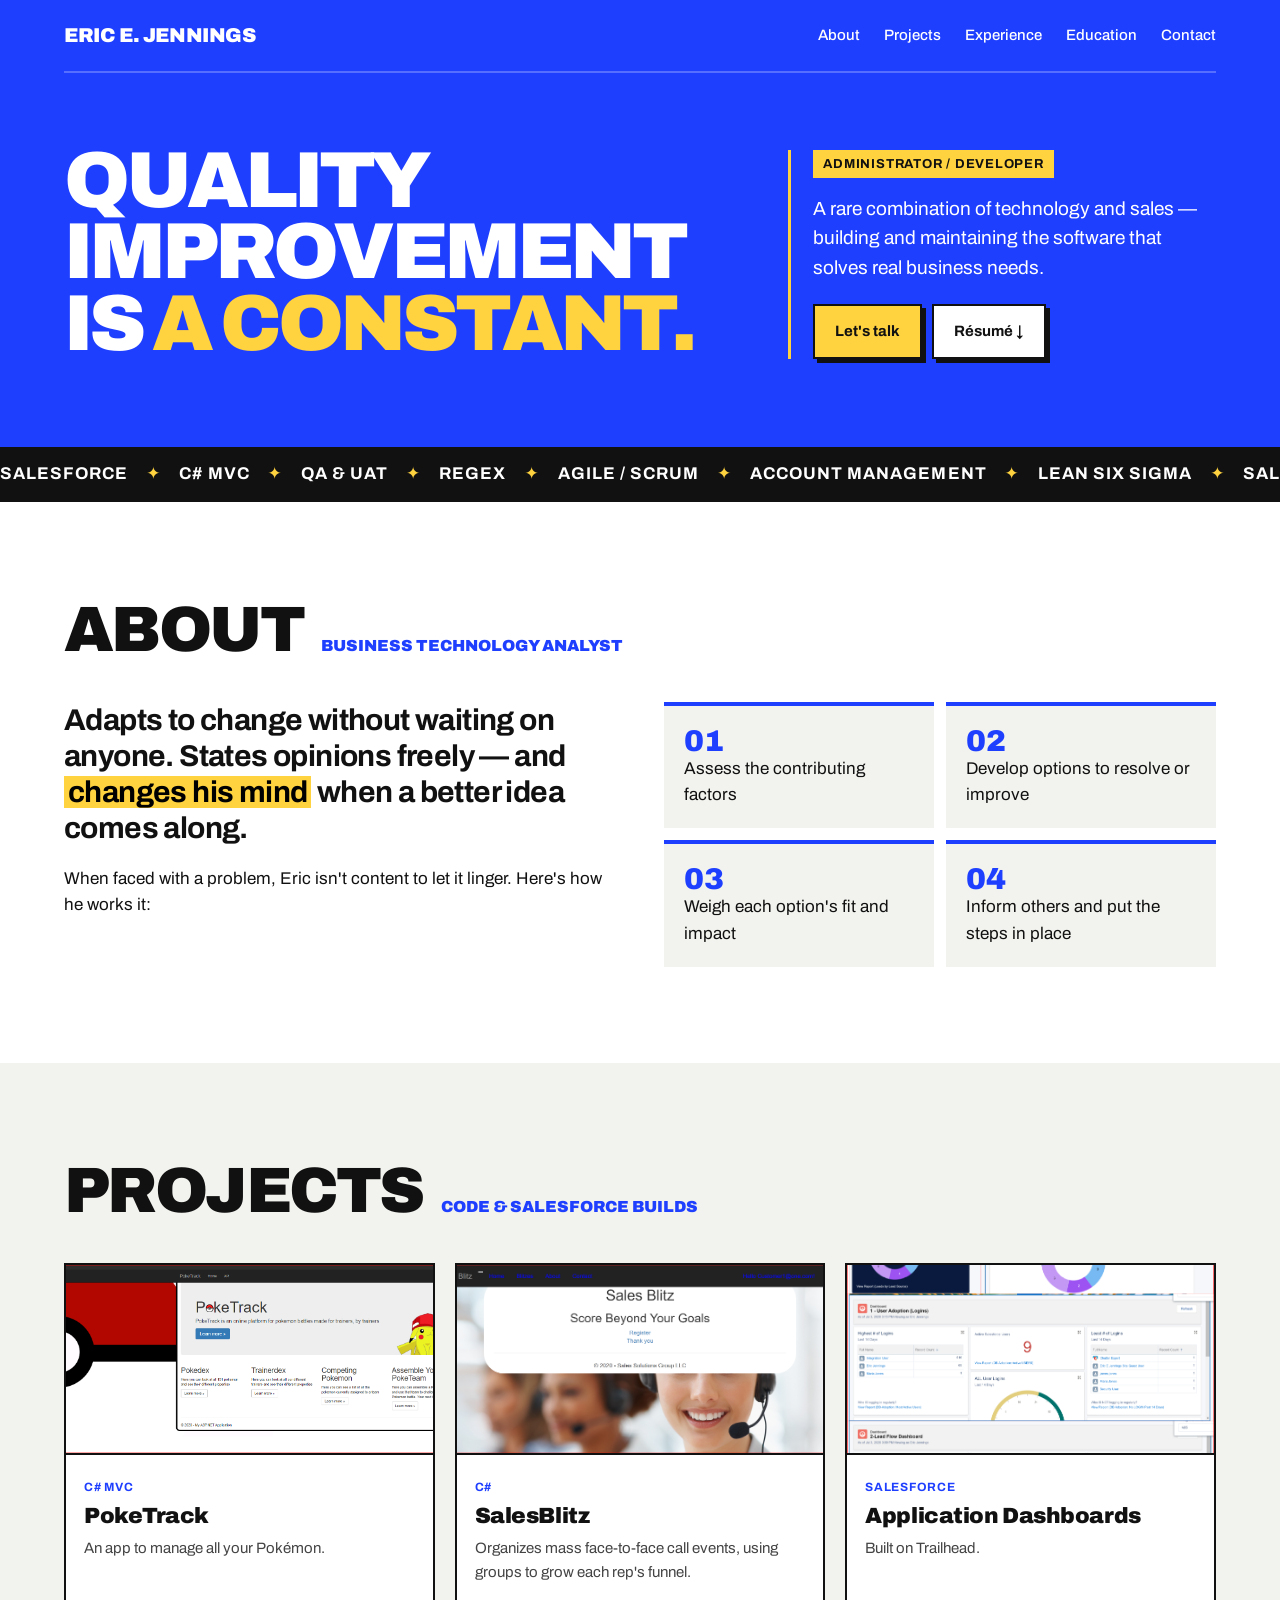
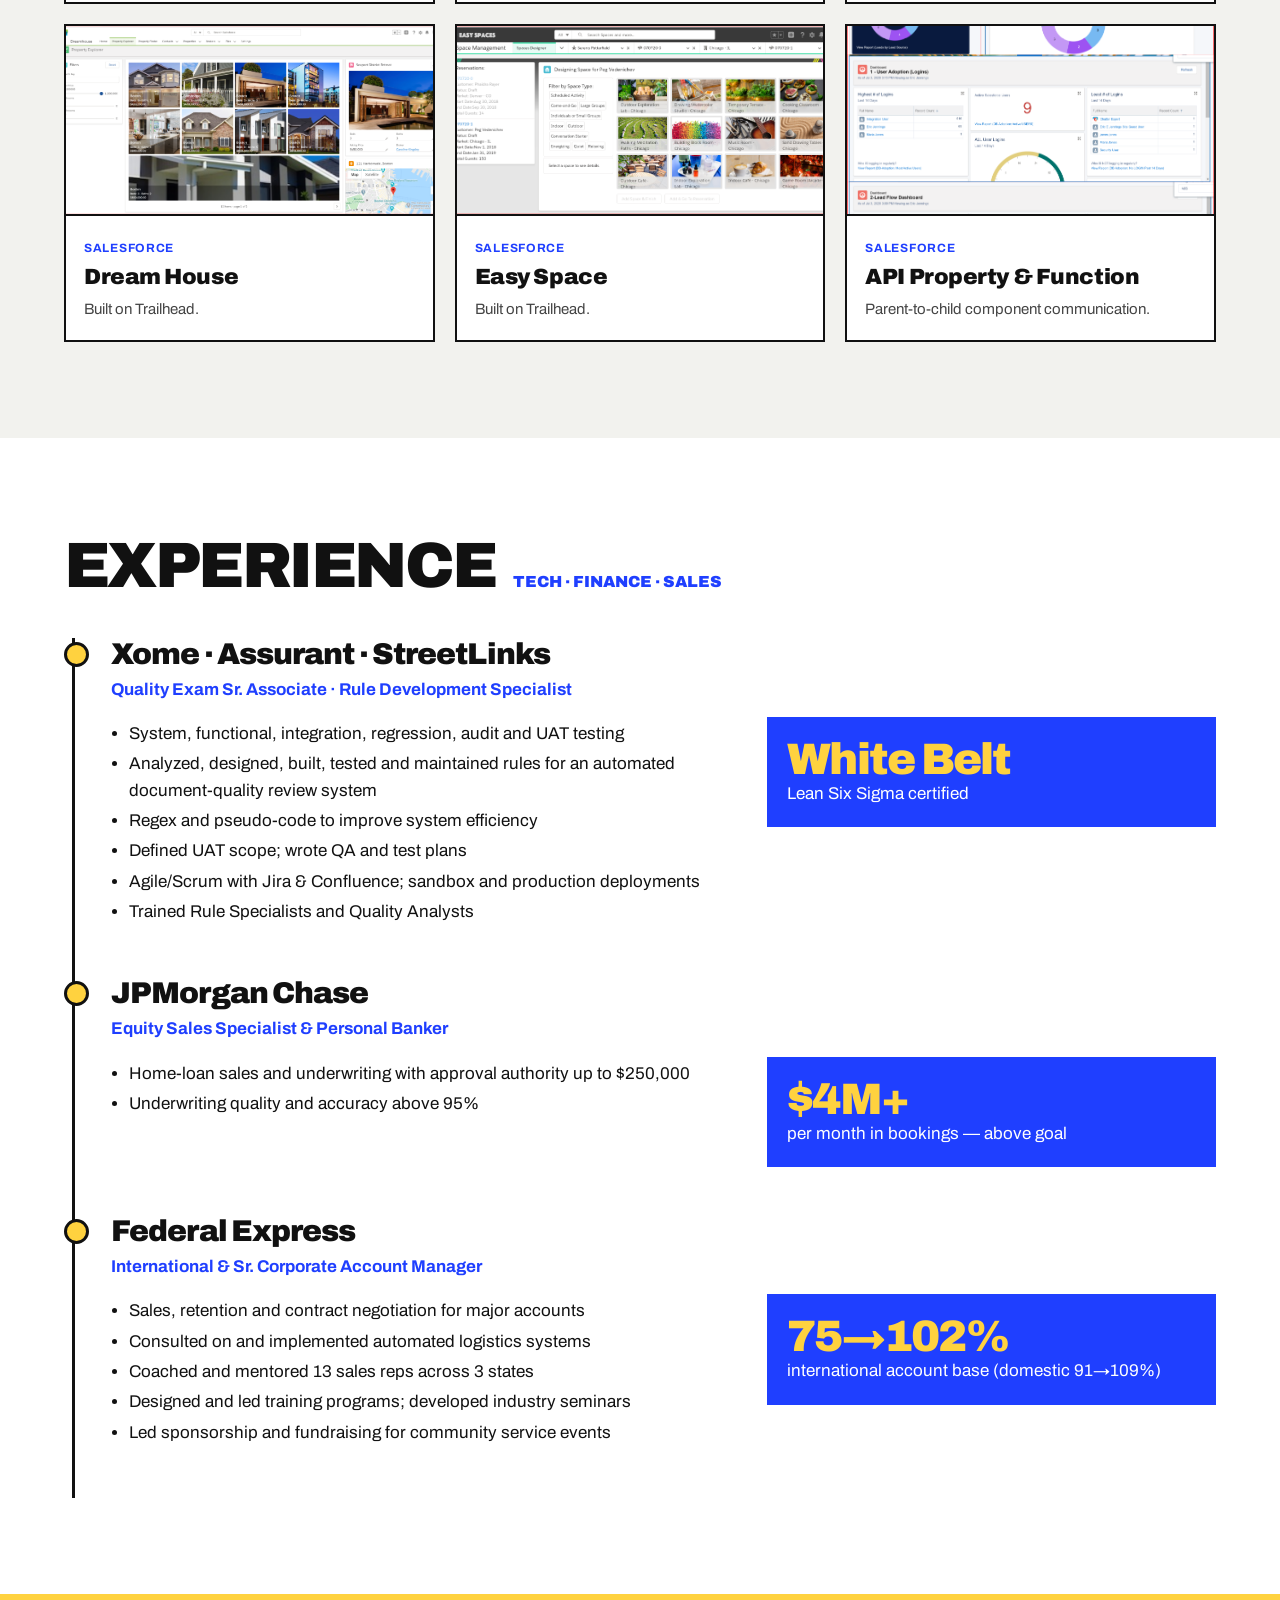
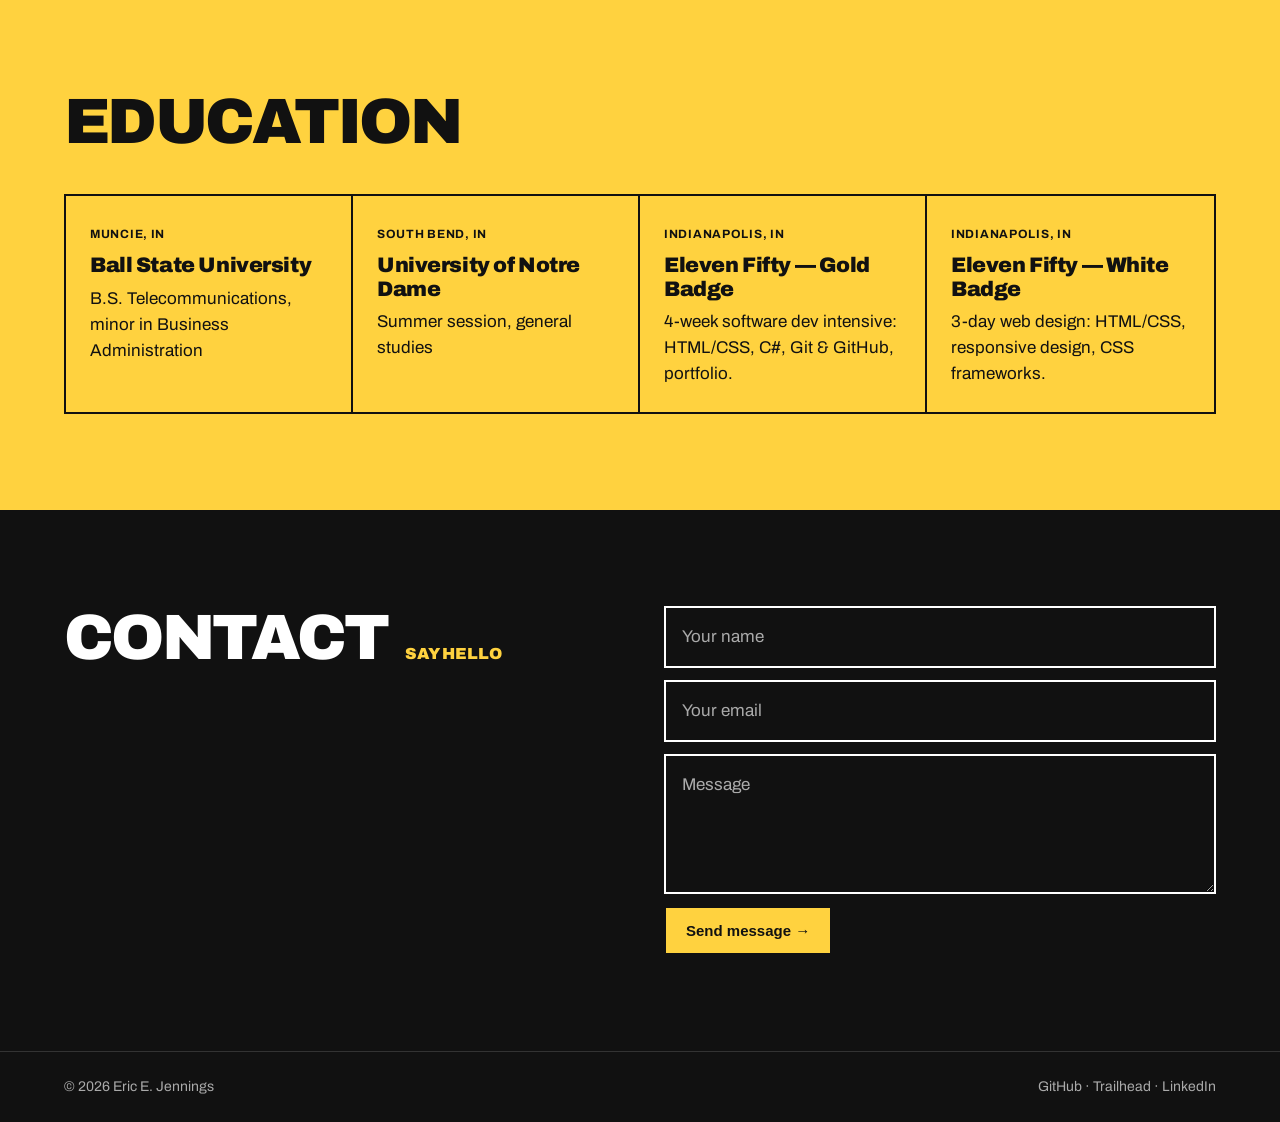
==== index-bold.html @ a51f492a "Add three alternate page styles (editorial, dark, bold)" ====
<!doctype html>
<html lang="en">
<head>
<meta charset="utf-8">
<meta name="viewport" content="width=device-width, initial-scale=1">
<title>Eric E. Jennings — Technology × Sales</title>
<link rel="preconnect" href="https://fonts.googleapis.com">
<link href="https://fonts.googleapis.com/css2?family=Archivo:wght@400;500;700;900&display=swap" rel="stylesheet">
<style>
:root{--blue:#1f3fff;--yellow:#ffd23f;--pink:#ff6b9a;--ink:#111;--white:#fff;--soft:#f2f2ee}
*{box-sizing:border-box;margin:0;padding:0}
body{font:400 17px/1.55 Archivo,system-ui,sans-serif;color:var(--ink);background:var(--white)}
a{color:inherit;text-decoration:none}
.wrap{max-width:1200px;margin:0 auto;padding:0 24px}
header{background:var(--blue);color:var(--white)}
.top{display:flex;justify-content:space-between;align-items:center;padding:20px 0;border-bottom:2px solid rgba(255,255,255,.25)}
.top b{font-weight:900;font-size:20px;letter-spacing:-.02em}
.top nav a{font-weight:500;font-size:15px;margin-left:24px}
.top nav a:hover{color:var(--yellow)}
.hero{display:grid;grid-template-columns:1.6fr 1fr;gap:40px;padding:72px 0 88px;align-items:end}
h1{font-weight:900;font-size:clamp(32px,6.2vw,84px);line-height:.9;letter-spacing:-.05em;text-transform:uppercase}
h1 .y{color:var(--yellow)}
.hero aside{border-left:3px solid var(--yellow);padding-left:22px}
.hero aside .tag{display:inline-block;background:var(--yellow);color:var(--ink);font-weight:700;font-size:13px;padding:4px 10px;text-transform:uppercase;letter-spacing:.06em;margin-bottom:16px}
.hero aside p{font-size:19px}
.btns{display:flex;gap:10px;margin-top:22px;flex-wrap:wrap}
.btn{font-weight:700;padding:14px 20px;border:2px solid var(--ink);background:var(--yellow);color:var(--ink);box-shadow:4px 4px 0 var(--ink);transition:.15s;display:inline-block;cursor:pointer;font-size:15px}
.btn:hover{transform:translate(-2px,-2px);box-shadow:6px 6px 0 var(--ink)}
.btn.w{background:var(--white)}
.marquee{background:var(--ink);color:var(--white);overflow:hidden;white-space:nowrap;padding:14px 0;font-weight:700;text-transform:uppercase;letter-spacing:.06em}
.marquee span{display:inline-block;animation:m 28s linear infinite}
.marquee i{color:var(--yellow);font-style:normal;margin:0 18px}
@keyframes m{to{transform:translateX(-50%)}}
@media(prefers-reduced-motion:reduce){.marquee span{animation:none}}
section{padding:96px 0}
.label{font-weight:900;font-size:clamp(36px,5vw,64px);letter-spacing:-.04em;line-height:1;text-transform:uppercase;margin-bottom:40px;display:flex;gap:18px;align-items:baseline}
.label small{font-size:16px;color:var(--blue);letter-spacing:0}
.about{display:grid;grid-template-columns:1fr 1fr;gap:48px}
.about .q{font-size:30px;font-weight:700;line-height:1.2;letter-spacing:-.02em}
.about .q mark{background:var(--yellow);padding:0 4px}
.steps{display:grid;grid-template-columns:1fr 1fr;gap:12px}
.step{background:var(--soft);padding:20px;border-top:4px solid var(--blue)}
.step b{display:block;font-size:30px;font-weight:900;color:var(--blue);line-height:1}
.projects{background:var(--soft)}
.pgrid{display:grid;grid-template-columns:repeat(3,1fr);gap:20px}
.p{background:var(--white);border:2px solid var(--ink);transition:.15s;display:block}
.p:hover{transform:translate(-3px,-3px);box-shadow:6px 6px 0 var(--blue)}
.p img{width:100%;height:190px;object-fit:cover;border-bottom:2px solid var(--ink);display:block}
.p div{padding:18px}
.p h3{font-size:22px;font-weight:900;letter-spacing:-.02em}
.p .t{font-size:12px;font-weight:700;text-transform:uppercase;letter-spacing:.06em;color:var(--blue)}
.p p{font-size:15px;color:#444;margin-top:4px}
.tl{border-left:3px solid var(--ink);margin-left:8px}
.job{padding:0 0 48px 36px;position:relative}
.job:before{content:"";position:absolute;left:-11px;top:4px;width:19px;height:19px;background:var(--yellow);border:3px solid var(--ink);border-radius:50%}
.job h3{font-size:30px;font-weight:900;letter-spacing:-.03em;line-height:1.1}
.job .role{font-weight:700;color:var(--blue);margin:6px 0 14px}
.job .body{display:grid;grid-template-columns:1.4fr 1fr;gap:28px}
.job ul{padding-left:18px}.job li{margin:4px 0}
.big{background:var(--blue);color:var(--white);padding:20px;align-self:start}
.big b{display:block;font-size:44px;font-weight:900;letter-spacing:-.04em;line-height:1;color:var(--yellow)}
.edu{background:var(--yellow)}
.egrid{display:grid;grid-template-columns:repeat(4,1fr);gap:0;border:2px solid var(--ink)}
.e{padding:24px;border-right:2px solid var(--ink);background:var(--yellow)}
.e:last-child{border-right:0}
.e .loc{font-size:12px;font-weight:700;text-transform:uppercase;letter-spacing:.06em}
.e h3{font-size:21px;font-weight:900;line-height:1.1;margin:8px 0;letter-spacing:-.02em}
.contact{background:var(--ink);color:var(--white)}
.cgrid{display:grid;grid-template-columns:1fr 1fr;gap:48px;align-items:start}
.contact .label{color:var(--white)}.contact .label small{color:var(--yellow)}
form{display:grid;gap:12px}
input,textarea{font:inherit;padding:16px;border:2px solid var(--white);background:transparent;color:var(--white);outline:none}
input::placeholder,textarea::placeholder{color:#aaa}
input:focus,textarea:focus{border-color:var(--yellow)}
textarea{min-height:140px;resize:vertical}
footer{background:var(--ink);color:#aaa;border-top:1px solid #333;padding:24px 0;font-size:14px}
footer .wrap{display:flex;justify-content:space-between;flex-wrap:wrap;gap:10px}
footer a:hover{color:var(--yellow)}
@media(max-width:900px){.hero,.about,.cgrid,.job .body{grid-template-columns:1fr}.pgrid{grid-template-columns:1fr 1fr}.egrid{grid-template-columns:1fr 1fr}.e:nth-child(2){border-right:0}.e:nth-child(-n+2){border-bottom:2px solid var(--ink)}.top nav{display:none}}
@media(max-width:600px){.pgrid,.egrid,.steps{grid-template-columns:1fr}.e{border-right:0;border-bottom:2px solid var(--ink)}.e:last-child{border-bottom:0}section{padding:64px 0}}
</style>
</head>
<body>
<header>
  <div class="wrap">
    <div class="top"><b>ERIC E. JENNINGS</b><nav><a href="#about">About</a><a href="#projects">Projects</a><a href="#experience">Experience</a><a href="#education">Education</a><a href="#contact">Contact</a></nav></div>
    <div class="hero">
      <h1>Quality improvement is <span class="y">a constant.</span></h1>
      <aside>
        <span class="tag">Administrator / Developer</span>
        <p>A rare combination of technology and sales — building and maintaining the software that solves real business needs.</p>
        <div class="btns"><a class="btn" href="#contact">Let's talk</a><a class="btn w" href="https://ejennin.github.io/EJPage/EJbTr.pdf">Résumé ↓</a></div>
      </aside>
    </div>
  </div>
</header>
<div class="marquee"><span>Salesforce<i>✦</i>C# MVC<i>✦</i>QA &amp; UAT<i>✦</i>Regex<i>✦</i>Agile / Scrum<i>✦</i>Account Management<i>✦</i>Lean Six Sigma<i>✦</i>Salesforce<i>✦</i>C# MVC<i>✦</i>QA &amp; UAT<i>✦</i>Regex<i>✦</i>Agile / Scrum<i>✦</i>Account Management<i>✦</i>Lean Six Sigma<i>✦</i></span></div>

<section id="about"><div class="wrap">
  <div class="label">About <small>Business Technology Analyst</small></div>
  <div class="about">
    <div>
      <p class="q">Adapts to change without waiting on anyone. States opinions freely — and <mark>changes his mind</mark> when a better idea comes along.</p>
      <p style="margin-top:20px">When faced with a problem, Eric isn't content to let it linger. Here's how he works it:</p>
    </div>
    <div class="steps">
      <div class="step"><b>01</b>Assess the contributing factors</div>
      <div class="step"><b>02</b>Develop options to resolve or improve</div>
      <div class="step"><b>03</b>Weigh each option's fit and impact</div>
      <div class="step"><b>04</b>Inform others and put the steps in place</div>
    </div>
  </div>
</div></section>

<section id="projects" class="projects"><div class="wrap">
  <div class="label">Projects <small>Code &amp; Salesforce builds</small></div>
  <div class="pgrid">
    <a class="p" href="https://github.com/Ejennin/BlueBadgeProject-1"><img src="https://ejennin.github.io/EJPage/PokeTrack.PNG" alt=""><div><span class="t">C# MVC</span><h3>PokeTrack</h3><p>An app to manage all your Pokémon.</p></div></a>
    <a class="p" href="https://github.com/Ejennin/SalesBlitz"><img src="https://ejennin.github.io/EJPage/SalesBlitz.png" alt=""><div><span class="t">C#</span><h3>SalesBlitz</h3><p>Organizes mass face-to-face call events, using groups to grow each rep's funnel.</p></div></a>
    <a class="p" href="https://trailblazer.me/id/ejennings7"><img src="https://ejennin.github.io/EJPage/SalesForce.png" alt=""><div><span class="t">Salesforce</span><h3>Application Dashboards</h3><p>Built on Trailhead.</p></div></a>
    <a class="p" href="https://trailblazer.me/id/ejennings7"><img src="https://ejennin.github.io/EJPage/Dreamhouse.png" alt=""><div><span class="t">Salesforce</span><h3>Dream House</h3><p>Built on Trailhead.</p></div></a>
    <a class="p" href="https://trailblazer.me/id/ejennings7"><img src="https://ejennin.github.io/EJPage/Easy%20Space.png" alt=""><div><span class="t">Salesforce</span><h3>Easy Space</h3><p>Built on Trailhead.</p></div></a>
    <a class="p" href="https://trailblazer.me/id/ejennings7"><img src="https://ejennin.github.io/EJPage/SalesForce.png" alt=""><div><span class="t">Salesforce</span><h3>API Property &amp; Function</h3><p>Parent-to-child component communication.</p></div></a>
  </div>
</div></section>

<section id="experience"><div class="wrap">
  <div class="label">Experience <small>Tech · Finance · Sales</small></div>
  <div class="tl">
    <div class="job"><h3>Xome · Assurant · StreetLinks</h3><div class="role">Quality Exam Sr. Associate · Rule Development Specialist</div>
      <div class="body"><ul><li>System, functional, integration, regression, audit and UAT testing</li><li>Analyzed, designed, built, tested and maintained rules for an automated document-quality review system</li><li>Regex and pseudo-code to improve system efficiency</li><li>Defined UAT scope; wrote QA and test plans</li><li>Agile/Scrum with Jira &amp; Confluence; sandbox and production deployments</li><li>Trained Rule Specialists and Quality Analysts</li></ul>
      <div class="big"><b>White Belt</b>Lean Six Sigma certified</div></div></div>
    <div class="job"><h3>JPMorgan Chase</h3><div class="role">Equity Sales Specialist &amp; Personal Banker</div>
      <div class="body"><ul><li>Home-loan sales and underwriting with approval authority up to $250,000</li><li>Underwriting quality and accuracy above 95%</li></ul>
      <div class="big"><b>$4M+</b>per month in bookings — above goal</div></div></div>
    <div class="job"><h3>Federal Express</h3><div class="role">International &amp; Sr. Corporate Account Manager</div>
      <div class="body"><ul><li>Sales, retention and contract negotiation for major accounts</li><li>Consulted on and implemented automated logistics systems</li><li>Coached and mentored 13 sales reps across 3 states</li><li>Designed and led training programs; developed industry seminars</li><li>Led sponsorship and fundraising for community service events</li></ul>
      <div class="big"><b>75→102%</b>international account base (domestic 91→109%)</div></div></div>
  </div>
</div></section>

<section id="education" class="edu"><div class="wrap">
  <div class="label">Education</div>
  <div class="egrid">
    <div class="e"><span class="loc">Muncie, IN</span><h3>Ball State University</h3><p>B.S. Telecommunications, minor in Business Administration</p></div>
    <div class="e"><span class="loc">South Bend, IN</span><h3>University of Notre Dame</h3><p>Summer session, general studies</p></div>
    <div class="e"><span class="loc">Indianapolis, IN</span><h3>Eleven Fifty — Gold Badge</h3><p>4-week software dev intensive: HTML/CSS, C#, Git &amp; GitHub, portfolio.</p></div>
    <div class="e"><span class="loc">Indianapolis, IN</span><h3>Eleven Fifty — White Badge</h3><p>3-day web design: HTML/CSS, responsive design, CSS frameworks.</p></div>
  </div>
</div></section>

<section id="contact" class="contact"><div class="wrap cgrid">
  <div class="label">Contact <small>Say hello</small></div>
  <form action="https://formspree.io/xaypqeeg" method="POST">
    <input name="name" placeholder="Your name" required>
    <input type="email" name="email" placeholder="Your email" required>
    <textarea name="message" placeholder="Message" required></textarea>
    <button class="btn" type="submit" style="justify-self:start">Send message →</button>
  </form>
</div></section>
<footer><div class="wrap"><span>© 2026 Eric E. Jennings</span><span><a href="https://github.com/Ejennin">GitHub</a> · <a href="https://trailblazer.me/id/ejennings7">Trailhead</a> · <a href="https://www.linkedin.com/in/eric-e-jennings">LinkedIn</a></span></div></footer>
</body>
</html>
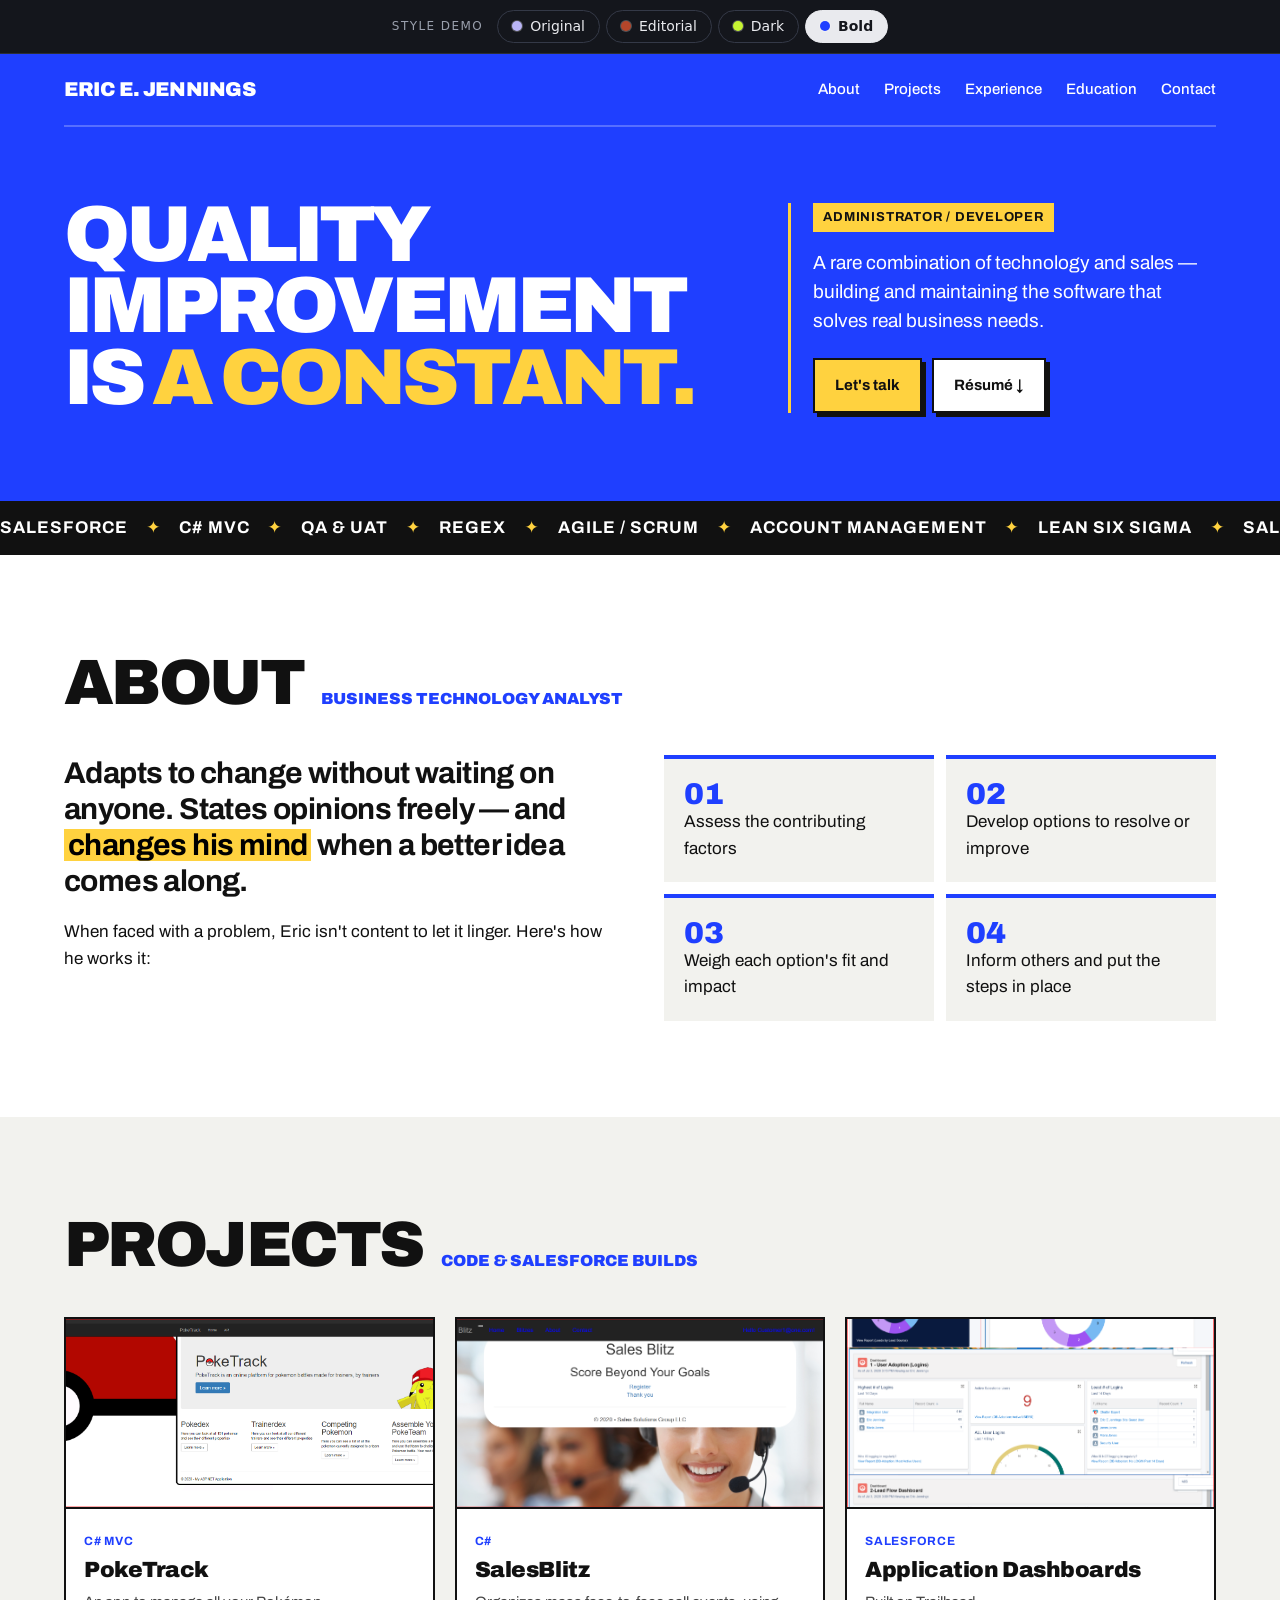
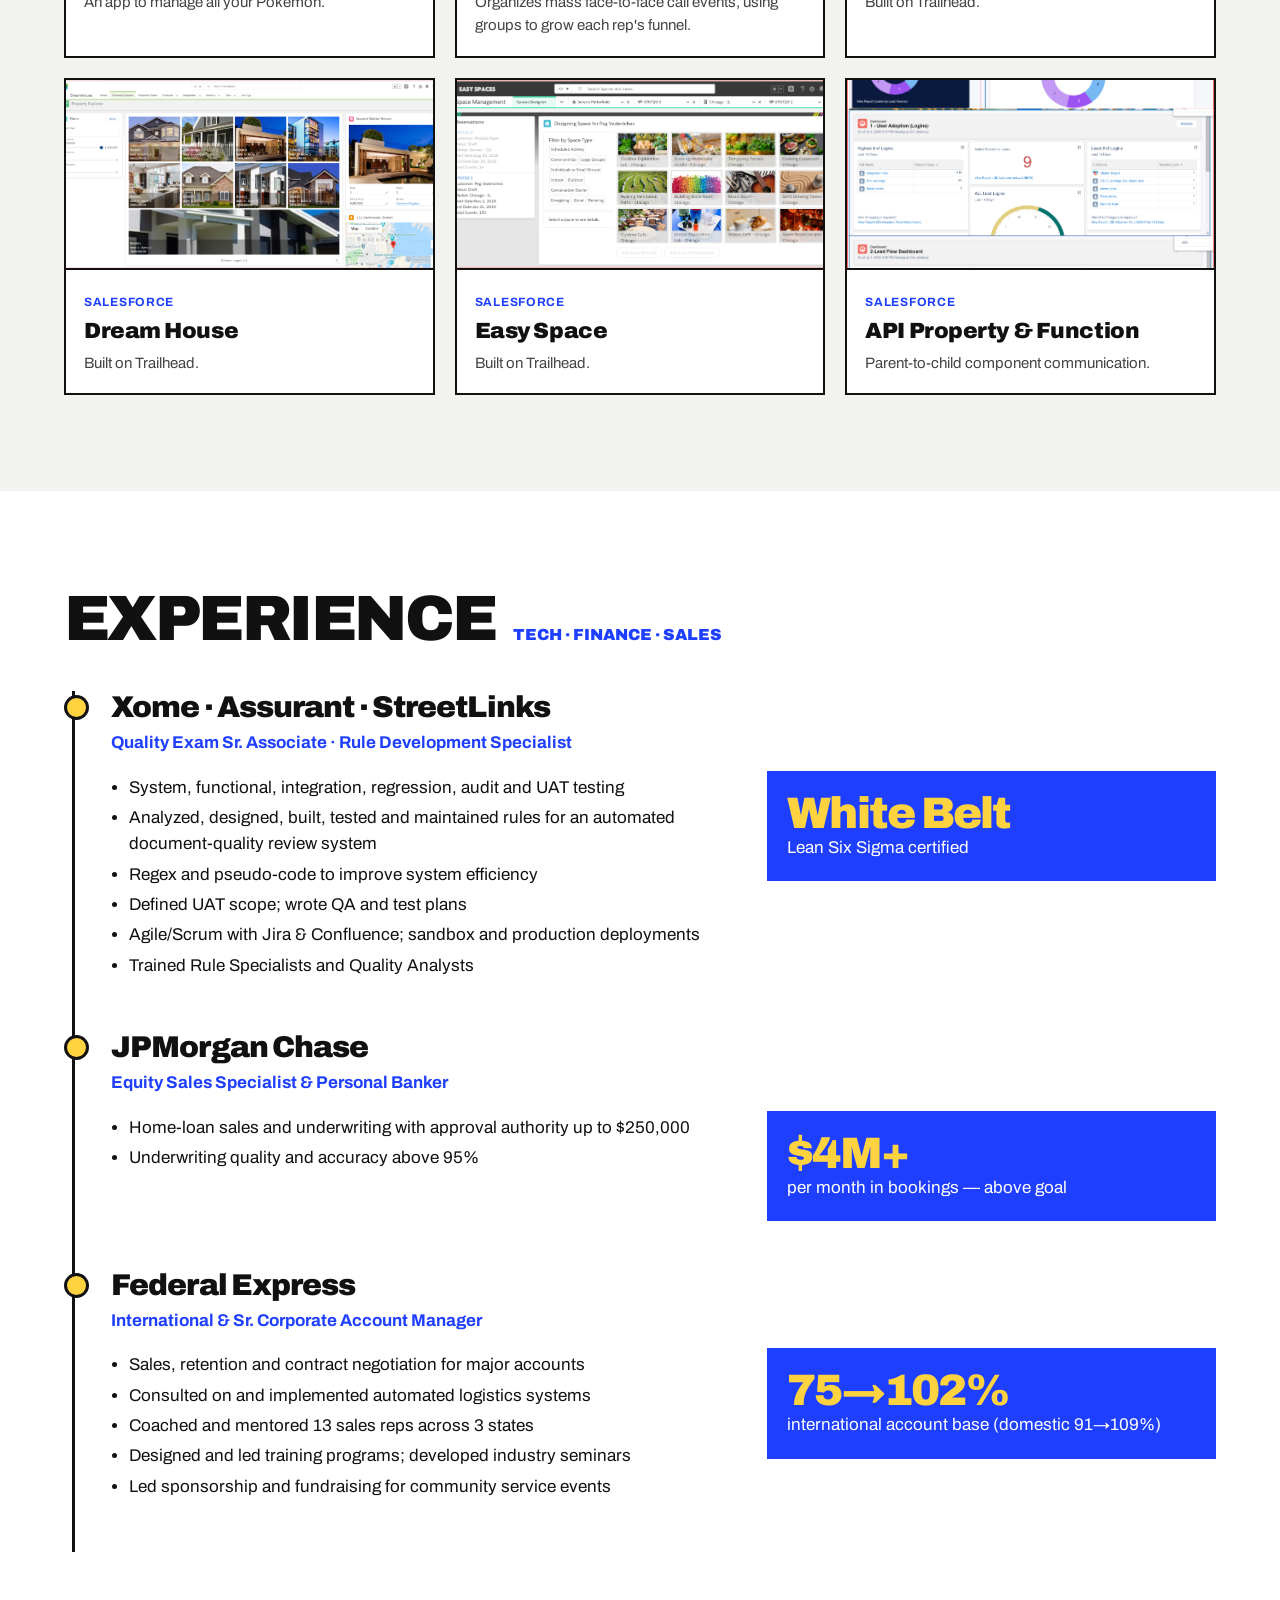
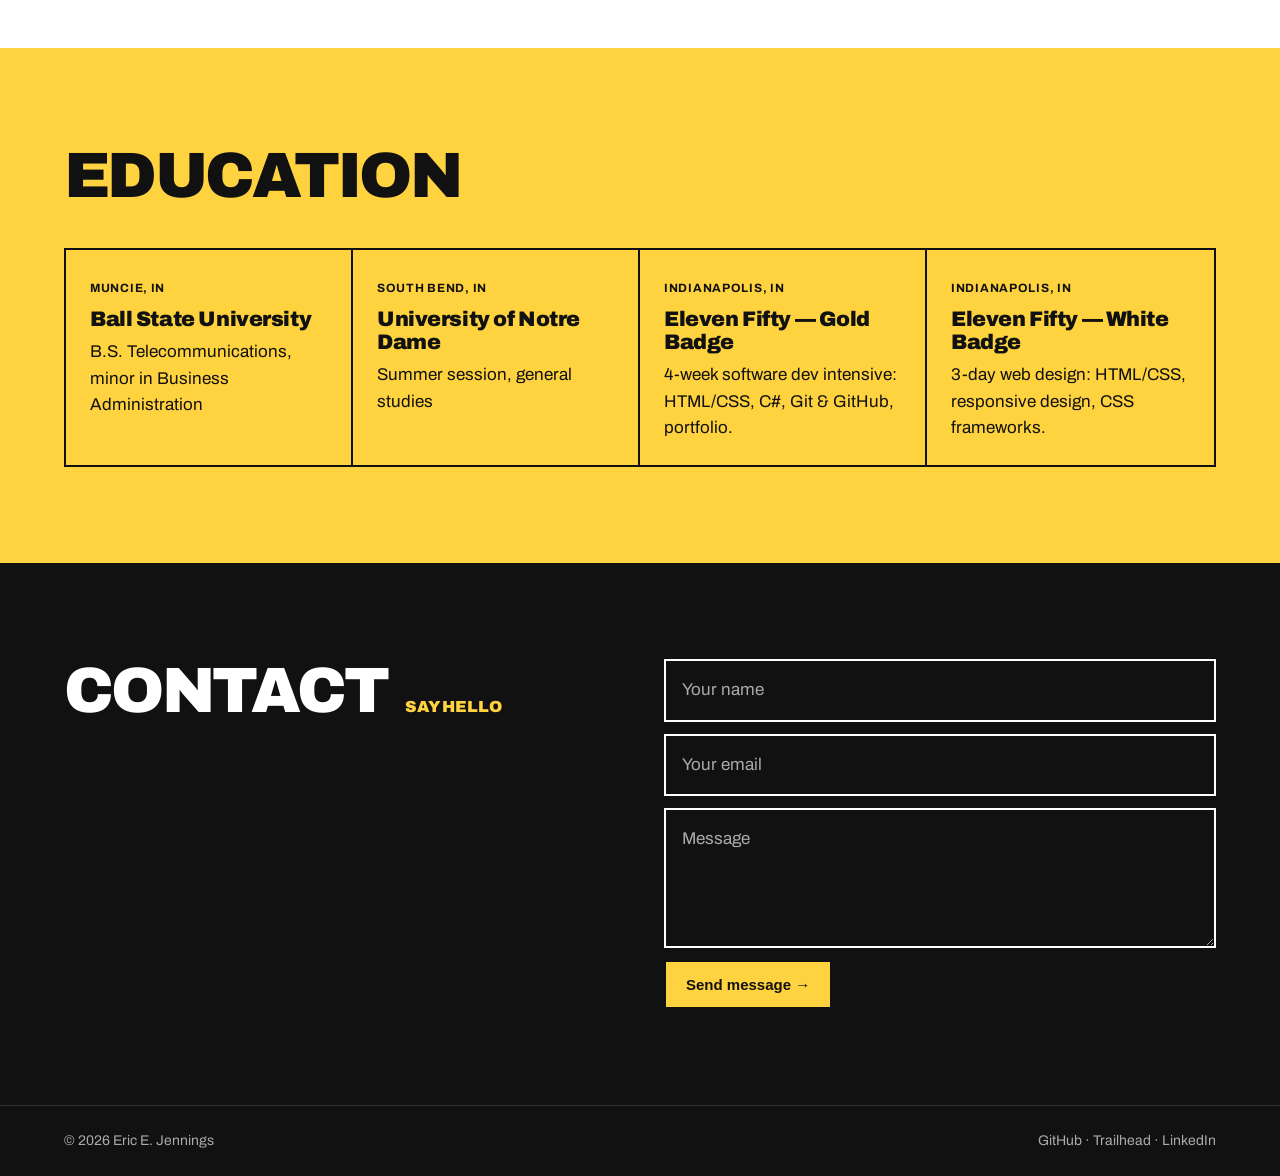
==== commit cefd96ee: "Add style demo switcher to original and all 3 alternate pages" ====
--- a/index-bold.html
+++ b/index-bold.html
@@ -79,6 +79,7 @@
 @media(max-width:900px){.hero,.about,.cgrid,.job .body{grid-template-columns:1fr}.pgrid{grid-template-columns:1fr 1fr}.egrid{grid-template-columns:1fr 1fr}.e:nth-child(2){border-right:0}.e:nth-child(-n+2){border-bottom:2px solid var(--ink)}.top nav{display:none}}
 @media(max-width:600px){.pgrid,.egrid,.steps{grid-template-columns:1fr}.e{border-right:0;border-bottom:2px solid var(--ink)}.e:last-child{border-bottom:0}section{padding:64px 0}}
 </style>
+<script src="style-switcher.js" defer></script>
 </head>
 <body>
 <header>
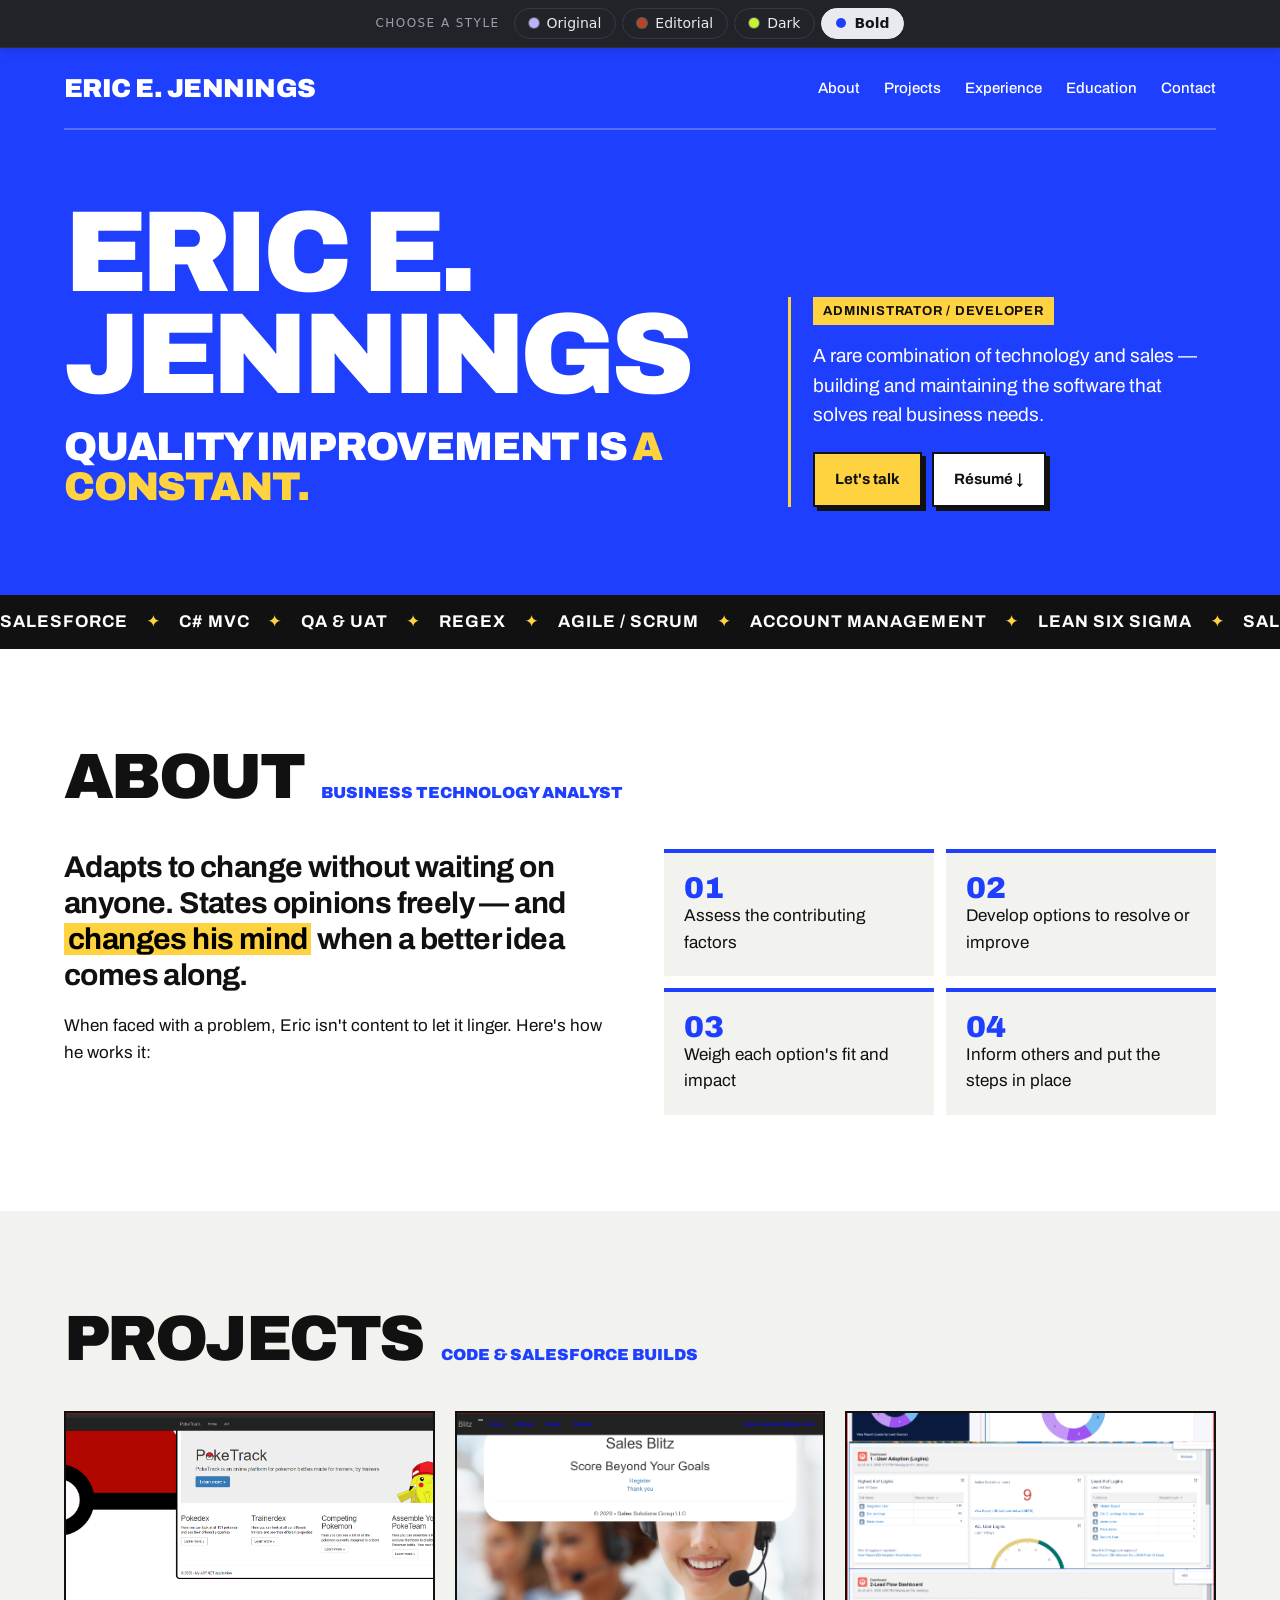
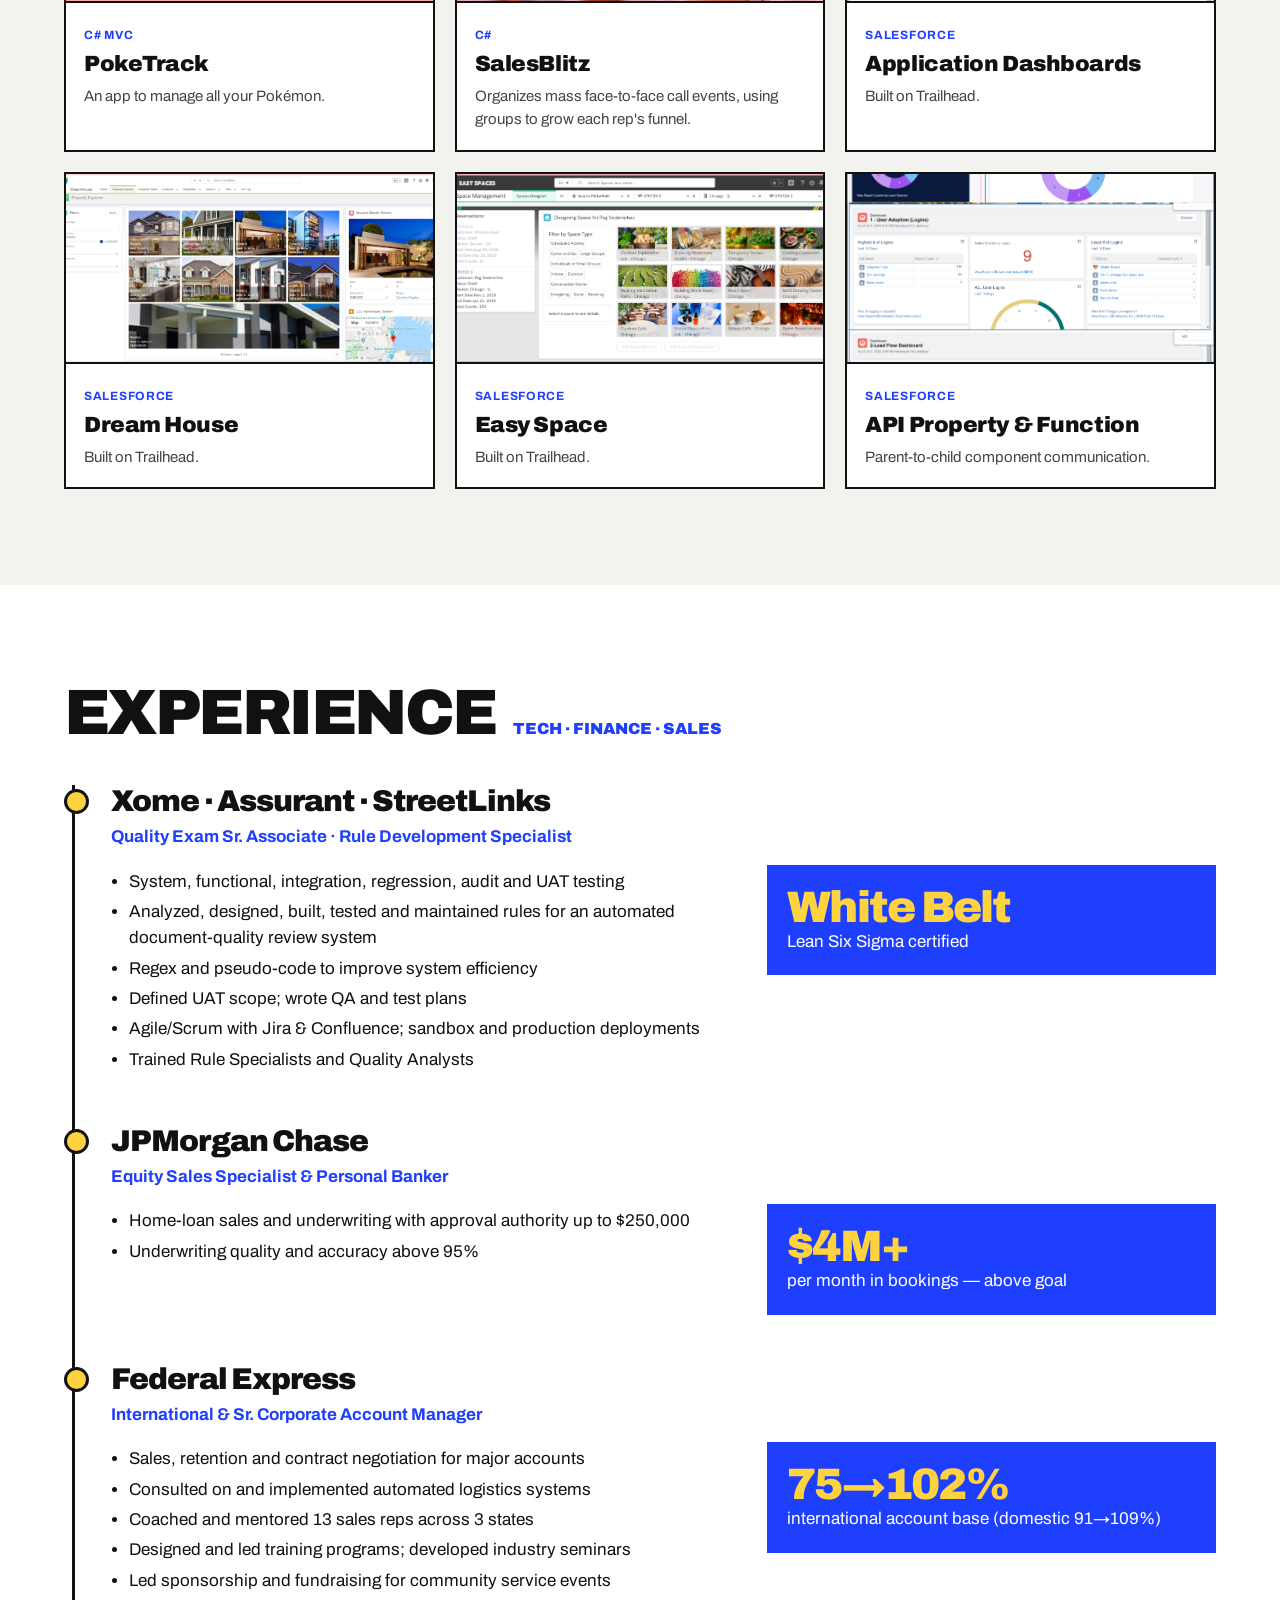
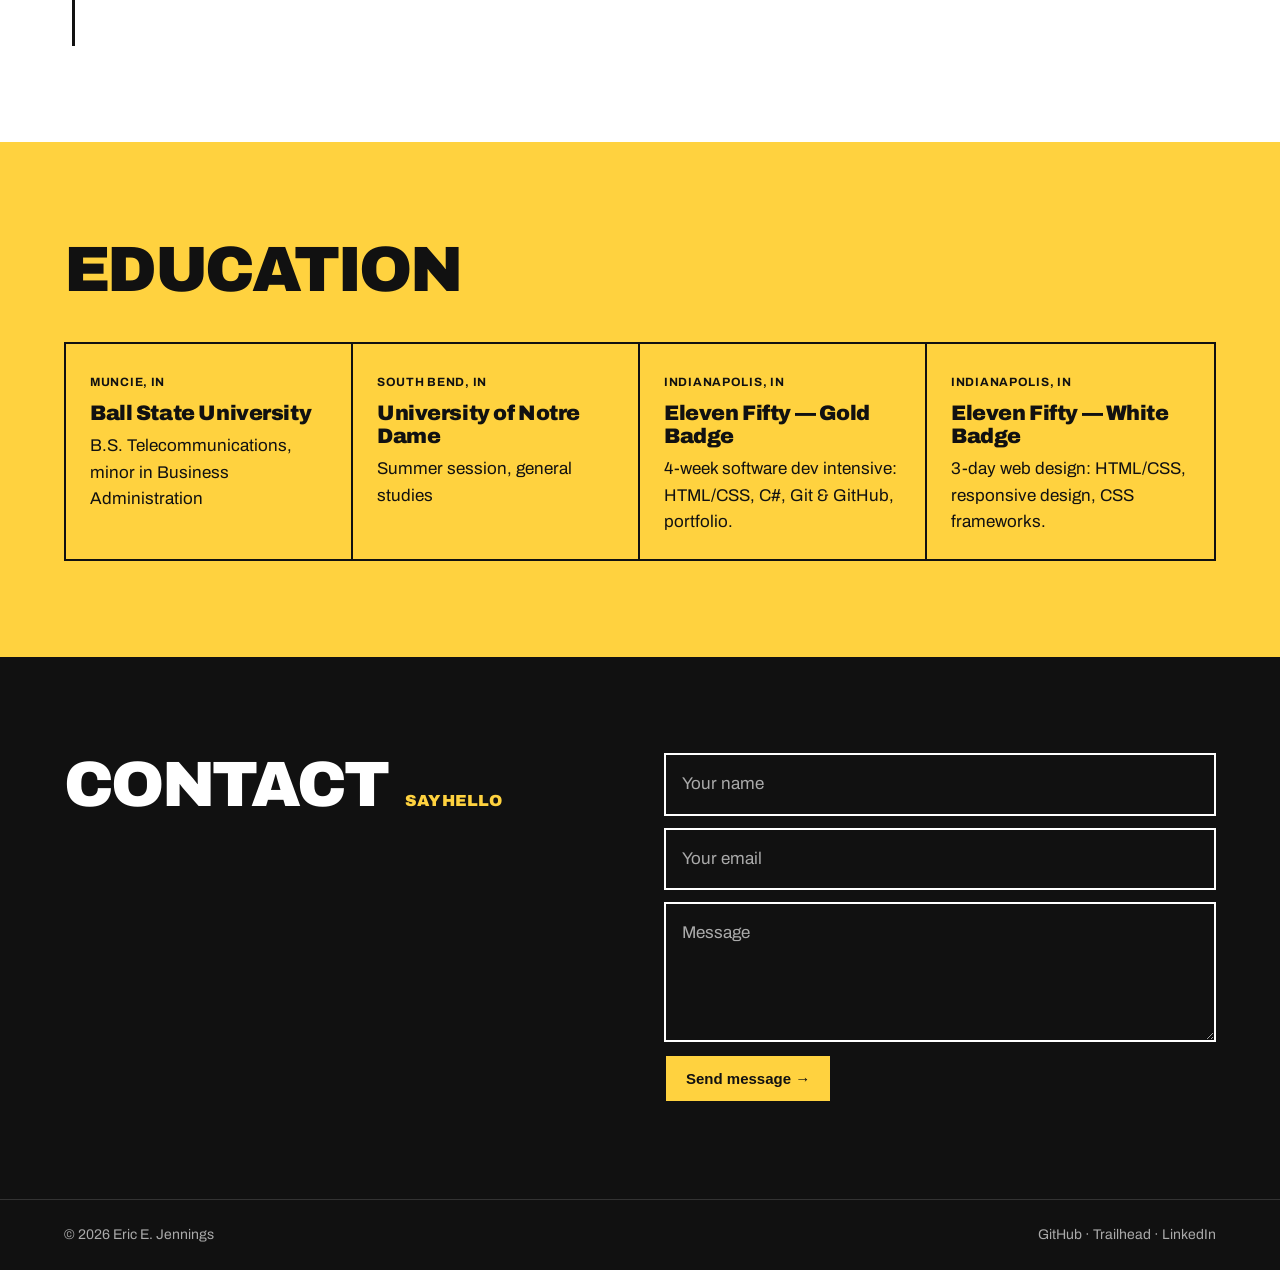
==== commit 2f14963a: "Make name the headline on all three new styles" ====
--- a/index-bold.html
+++ b/index-bold.html
@@ -14,12 +14,13 @@
 .wrap{max-width:1200px;margin:0 auto;padding:0 24px}
 header{background:var(--blue);color:var(--white)}
 .top{display:flex;justify-content:space-between;align-items:center;padding:20px 0;border-bottom:2px solid rgba(255,255,255,.25)}
-.top b{font-weight:900;font-size:20px;letter-spacing:-.02em}
+.top b{font-weight:900;font-size:26px;letter-spacing:-.02em}
 .top nav a{font-weight:500;font-size:15px;margin-left:24px}
 .top nav a:hover{color:var(--yellow)}
 .hero{display:grid;grid-template-columns:1.6fr 1fr;gap:40px;padding:72px 0 88px;align-items:end}
-h1{font-weight:900;font-size:clamp(32px,6.2vw,84px);line-height:.9;letter-spacing:-.05em;text-transform:uppercase}
-h1 .y{color:var(--yellow)}
+h1{font-weight:900;font-size:clamp(46px,9vw,124px);line-height:.88;letter-spacing:-.05em;text-transform:uppercase}
+.tagline{font-weight:900;font-size:clamp(22px,3.2vw,40px);line-height:1;letter-spacing:-.03em;text-transform:uppercase;margin-top:22px}
+.tagline .y{color:var(--yellow)}
 .hero aside{border-left:3px solid var(--yellow);padding-left:22px}
 .hero aside .tag{display:inline-block;background:var(--yellow);color:var(--ink);font-weight:700;font-size:13px;padding:4px 10px;text-transform:uppercase;letter-spacing:.06em;margin-bottom:16px}
 .hero aside p{font-size:19px}
@@ -86,7 +87,7 @@
   <div class="wrap">
     <div class="top"><b>ERIC E. JENNINGS</b><nav><a href="#about">About</a><a href="#projects">Projects</a><a href="#experience">Experience</a><a href="#education">Education</a><a href="#contact">Contact</a></nav></div>
     <div class="hero">
-      <h1>Quality improvement is <span class="y">a constant.</span></h1>
+      <div><h1>Eric E.<br>Jennings</h1><p class="tagline">Quality improvement is <span class="y">a constant.</span></p></div>
       <aside>
         <span class="tag">Administrator / Developer</span>
         <p>A rare combination of technology and sales — building and maintaining the software that solves real business needs.</p>
